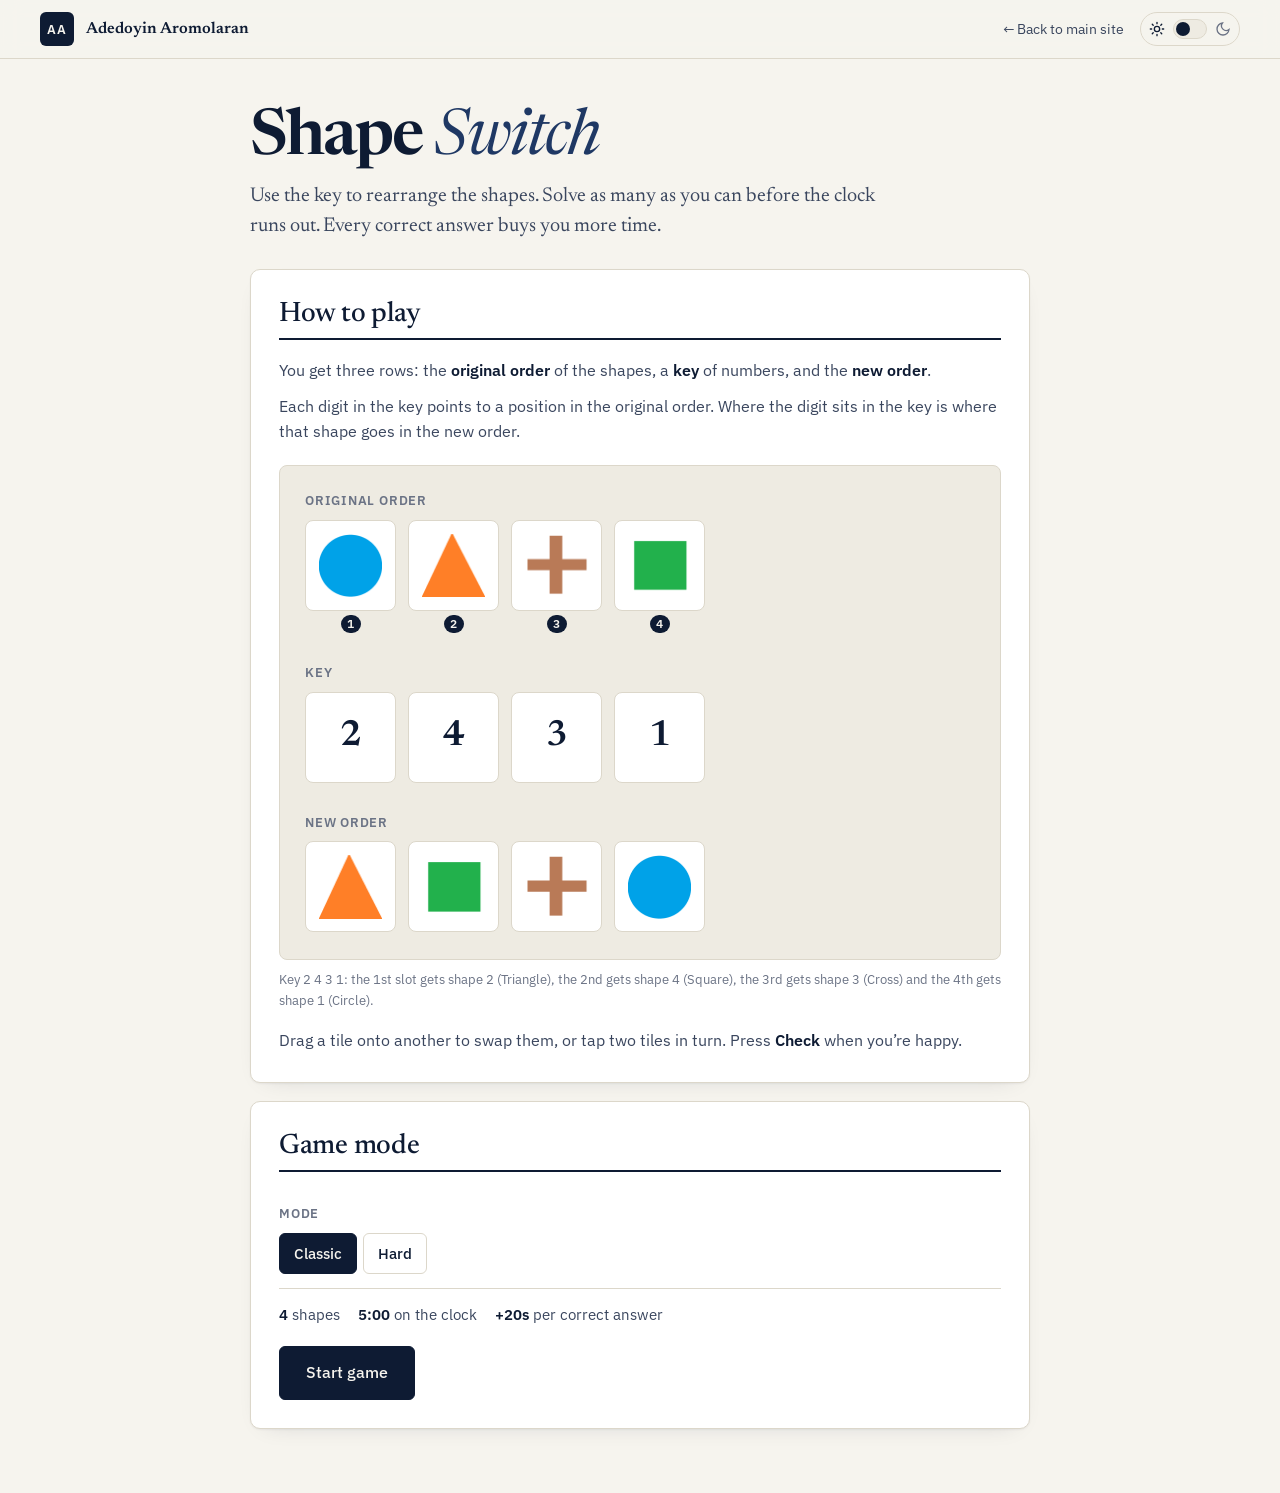
==== shapeswitchgame/index.html @ 2af20929 "Add Shape Switch minigame at /shapeswitchgame Co-Authored-By: Claude Opus 5.5 <noreply@anthropic.com" ====
<!doctype html>
<html lang="en-GB" data-theme="light">
<head>
  <meta charset="utf-8">
  <meta name="viewport" content="width=device-width, initial-scale=1">
  <title>Shape Switch · Adedoyin Aromolaran</title>
  <meta name="description" content="Shape Switch: a quick logic game. Use the key to rearrange the shapes before the clock runs out.">
  <meta name="author" content="Adedoyin Aromolaran">
  <link rel="canonical" href="https://adedoyinaromolaran.com/shapeswitchgame/">
  <meta name="theme-color" content="#F6F4EE">
  <link rel="icon" href="../favicon.svg" type="image/svg+xml">
  <link rel="preconnect" href="https://fonts.googleapis.com">
  <link rel="preconnect" href="https://fonts.gstatic.com" crossorigin>
  <link href="https://fonts.googleapis.com/css2?family=Newsreader:ital,opsz,wght@0,6..72,400..700;1,6..72,400..600&family=IBM+Plex+Sans:wght@400;500;600&display=swap" rel="stylesheet">
  <script>
    // Same theme setting as the main site: light by default, dark only if switched on.
    try { if (localStorage.getItem('theme') === 'dark') document.documentElement.dataset.theme = 'dark'; } catch (e) {}
  </script>
  <style>
    :root {
      --bg: #F6F4EE; --bg-2: #EEEBE2; --card: #FFFFFF; --ink: #0E1B33; --ink-2: #3A465E; --muted: #6B7385;
      --rule: #DCD7CA; --rule-strong: #0E1B33; --accent: #1F3864; --accent-bg: #E6EBF4;
      --green: #0B6B43; --green-bg: #E4F0E9; --red: #A3262A; --red-bg: #F7E4E3;
      --shadow: 0 1px 2px rgba(14,27,51,.05), 0 8px 24px -16px rgba(14,27,51,.2);
      --serif: "Newsreader", Georgia, "Times New Roman", serif;
      --sans: "IBM Plex Sans", system-ui, -apple-system, "Segoe UI", sans-serif;
      --gutter: clamp(16px, 4vw, 40px);
      color-scheme: light;
    }
    :root[data-theme="dark"] {
      --bg: #0B0F16; --bg-2: #131A25; --card: #10161F; --ink: #ECEFF4; --ink-2: #C1C8D4; --muted: #8A93A4;
      --rule: #232C3B; --rule-strong: #4A5670; --accent: #9DB7E6; --accent-bg: rgba(157,183,230,.12);
      --green: #4CC28A; --green-bg: rgba(76,194,138,.12); --red: #F08A84; --red-bg: rgba(240,138,132,.12);
      --shadow: 0 0 0 1px #1B2330, 0 14px 32px -22px rgba(0,0,0,.9);
      color-scheme: dark;
    }
    *, *::before, *::after { box-sizing: border-box; }
    html { -webkit-text-size-adjust: 100%; }
    body {
      margin: 0; min-height: 100vh; background: var(--bg); color: var(--ink);
      font: 400 16px/1.6 var(--sans); -webkit-font-smoothing: antialiased; overflow-x: hidden;
      transition: background .3s ease, color .3s ease;
    }
    img { display: block; max-width: 100%; }
    p { margin: 0; }
    button { font: inherit; color: inherit; }
    [hidden] { display: none !important; }
    :focus-visible { outline: 2px solid var(--accent); outline-offset: 3px; border-radius: 4px; }

    /* top bar (matches the main site) */
    .topbar {
      position: sticky; top: 0; z-index: 20; display: flex; align-items: center; gap: 16px;
      padding: 12px var(--gutter); border-bottom: 1px solid var(--rule);
      background: color-mix(in srgb, var(--bg) 90%, transparent);
      backdrop-filter: blur(10px); -webkit-backdrop-filter: blur(10px);
    }
    .mark { display: inline-flex; align-items: center; gap: 12px; text-decoration: none; color: inherit; }
    .mark-box { display: grid; place-items: center; width: 34px; height: 34px; border-radius: 6px; background: var(--ink); color: var(--bg); font: 600 13px/1 var(--sans); letter-spacing: .04em; }
    .mark-name { font: 600 16px/1 var(--serif); }
    .back { margin-left: auto; font-size: 14px; color: var(--ink-2); text-decoration: none; }
    .back:hover { color: var(--ink); text-decoration: underline; text-underline-offset: 3px; }
    .mode { display: inline-flex; align-items: center; gap: 8px; padding: 6px 8px; background: none; border: 1px solid var(--rule); border-radius: 999px; cursor: pointer; color: var(--muted); }
    .mode:hover { border-color: var(--ink-2); }
    .mode svg { width: 16px; height: 16px; fill: none; stroke: currentColor; stroke-width: 2; stroke-linecap: round; }
    .mode .track { position: relative; width: 34px; height: 20px; border-radius: 999px; background: var(--bg-2); border: 1px solid var(--rule); }
    .mode .thumb { position: absolute; top: 2px; left: 2px; width: 14px; height: 14px; border-radius: 50%; background: var(--ink); transition: transform .25s ease; }
    .mode[aria-checked="true"] .thumb { transform: translateX(14px); }
    .mode[aria-checked="false"] .i-sun, .mode[aria-checked="true"] .i-moon { color: var(--ink); }

    main { max-width: 860px; margin: 0 auto; padding: clamp(24px, 5vw, 48px) var(--gutter) 64px; }
    h1 { font: 600 clamp(40px, 7vw, 64px)/1 var(--serif); letter-spacing: -.03em; margin: 0 0 10px; }
    h1 span { font-style: italic; font-weight: 400; color: var(--accent); }
    h2 { font: 500 clamp(22px, 3vw, 28px)/1.15 var(--serif); letter-spacing: -.01em; margin: 0; }
    .lede { font: 400 clamp(17px, 2vw, 20px)/1.5 var(--serif); color: var(--ink-2); max-width: 640px; margin-bottom: 28px; }

    .card { background: var(--card); border: 1px solid var(--rule); border-radius: 10px; box-shadow: var(--shadow); padding: clamp(18px, 3.5vw, 28px); }
    .card + .card { margin-top: 18px; }
    .card-head { border-bottom: 2px solid var(--rule-strong); padding-bottom: 8px; margin-bottom: 18px; }

    /* how to play */
    .rules { display: grid; gap: 10px; color: var(--ink-2); margin-bottom: 20px; }
    .rules strong { color: var(--ink); font-weight: 600; }
    .example { background: var(--bg-2); border: 1px solid var(--rule); border-radius: 8px; padding: 14px; }
    .example-cap { font-size: 13px; color: var(--muted); margin-top: 10px; }

    /* settings */
    .setting { display: grid; gap: 8px; padding: 14px 0; border-bottom: 1px solid var(--rule); }
    .setting:last-of-type { border-bottom: 0; }
    .setting-label { font-size: 13px; font-weight: 600; letter-spacing: .06em; text-transform: uppercase; color: var(--muted); }
    .seg { display: flex; flex-wrap: wrap; gap: 6px; }
    .seg button {
      padding: 8px 14px; border-radius: 6px; border: 1px solid var(--rule); background: var(--card);
      cursor: pointer; font-size: 14.5px; font-weight: 500; transition: border-color .15s, background .15s;
    }
    .seg button:hover { border-color: var(--ink-2); }
    .seg button[aria-pressed="true"] { background: var(--ink); border-color: var(--ink); color: var(--bg); }
    .seg-note { font-size: 14px; color: var(--ink-2); }
    .facts { display: flex; flex-wrap: wrap; gap: 8px 18px; font-size: 14.5px; color: var(--ink-2); padding-top: 14px; }
    .facts b { color: var(--ink); font-weight: 600; font-variant-numeric: tabular-nums; }

    .actions { display: flex; flex-wrap: wrap; gap: 10px; margin-top: 20px; align-items: center; }
    .btn {
      display: inline-flex; align-items: center; justify-content: center; gap: 8px; padding: 11px 18px; border-radius: 6px;
      border: 1px solid var(--rule); background: var(--card); cursor: pointer; text-decoration: none;
      font-weight: 500; font-size: 15px; transition: border-color .15s, box-shadow .15s, transform .1s;
    }
    .btn:hover { border-color: var(--ink-2); box-shadow: var(--shadow); }
    .btn:active { transform: translateY(1px); }
    .btn.primary { background: var(--ink); border-color: var(--ink); color: var(--bg); }
    .btn.big { padding: 13px 26px; font-size: 16px; }
    .best-note { font-size: 14px; color: var(--muted); }

    /* HUD */
    .hud { display: flex; align-items: center; gap: 12px 20px; flex-wrap: wrap; margin-bottom: 16px; }
    .clock { font: 600 clamp(34px, 6vw, 46px)/1 var(--serif); font-variant-numeric: tabular-nums; letter-spacing: -.02em; position: relative; min-width: 3.4ch; }
    .clock.low { color: var(--red); }
    .gain {
      position: absolute; left: 0; bottom: 100%; margin-bottom: 4px; font: 600 15px/1 var(--sans); color: var(--green);
      white-space: nowrap; pointer-events: none; animation: rise 1.1s ease-out forwards;
    }
    @keyframes rise { from { opacity: 0; transform: translateY(8px); } 15% { opacity: 1; } to { opacity: 0; transform: translateY(-18px); } }
    .stat { display: grid; line-height: 1.2; }
    .stat span { font-size: 12px; font-weight: 600; letter-spacing: .08em; text-transform: uppercase; color: var(--muted); }
    .stat b { font-size: 20px; font-weight: 600; font-variant-numeric: tabular-nums; }
    .hud-btns { margin-left: auto; display: flex; gap: 8px; }
    .hud-btns .btn { padding: 8px 12px; font-size: 14px; }

    /* board */
    .board { position: relative; }
    .task { font-size: 15px; color: var(--ink-2); margin-bottom: 16px; }
    #rows { margin-inline: -11.5px; }
    .task strong { color: var(--ink); }
    .row { padding: 10px 10px 12px; border: 1.5px dashed transparent; border-radius: 10px; }
    .row + .row { margin-top: 6px; }
    .row-label { display: flex; align-items: baseline; gap: 8px; flex-wrap: wrap; font-size: 13px; font-weight: 600; letter-spacing: .06em; text-transform: uppercase; color: var(--muted); margin-bottom: 8px; }
    .row-label em { font-style: normal; font-weight: 500; letter-spacing: 0; text-transform: none; color: var(--accent); }
    .row.answer { border-color: var(--accent); background: var(--accent-bg); }
    .row.answer .row-label { color: var(--accent); }
    .tiles { display: grid; grid-template-columns: repeat(var(--n, 4), minmax(0, 1fr)); gap: clamp(6px, 1.6vw, 12px); max-width: calc(var(--n, 4) * 100px); }
    .tile {
      position: relative; aspect-ratio: 1; display: grid; place-items: center; border-radius: 8px;
      border: 1px solid var(--rule); background: var(--card); padding: 14%; user-select: none; -webkit-user-select: none;
      -webkit-tap-highlight-color: transparent;
    }
    .tile img { width: 100%; height: 100%; object-fit: contain; pointer-events: none; -webkit-user-drag: none; }
    .tile.num { font: 600 clamp(22px, 5vw, 36px)/1 var(--serif); font-variant-numeric: tabular-nums; padding: 0; }
    .tile .pos {
      position: absolute; left: 50%; top: calc(100% + 5px); transform: translateX(-50%); min-width: 20px; height: 18px; padding: 0 5px;
      border-radius: 999px; background: var(--ink); color: var(--bg); font: 600 11.5px/18px var(--sans); text-align: center;
    }
    .row.has-pos { padding-bottom: 34px; }
    button.tile { cursor: grab; touch-action: none; transition: transform .12s ease, border-color .12s, box-shadow .12s; }
    button.tile:hover { border-color: var(--ink-2); }
    button.tile[aria-pressed="true"] { border: 2px solid var(--accent); box-shadow: 0 0 0 3px color-mix(in srgb, var(--accent) 25%, transparent); transform: translateY(-3px); }
    button.tile.lifting { opacity: .35; }
    button.tile.over { border: 2px dashed var(--accent); transform: scale(1.04); }
    button.tile.pop { animation: pop .22s ease; }
    @keyframes pop { 50% { transform: scale(1.08); } }
    .ghost { position: fixed; z-index: 50; pointer-events: none; margin: 0; box-shadow: 0 12px 28px -8px rgba(14,27,51,.45); transform: rotate(-3deg) scale(1.06); cursor: grabbing; }

    .check-row { display: flex; align-items: center; gap: 14px; flex-wrap: wrap; margin-top: 18px; }
    .msg { font-size: 15px; font-weight: 500; min-height: 1.6em; }
    .msg.ok { color: var(--green); }
    .msg.bad { color: var(--red); }
    .kbd-hint { font-size: 13px; color: var(--muted); margin-left: auto; }

    .board.correct .row.answer { border-color: var(--green); background: var(--green-bg); }
    .board.wrong .row.answer .tiles { animation: shake .38s ease; }
    @keyframes shake { 20%, 60% { transform: translateX(-6px); } 40%, 80% { transform: translateX(6px); } }

    .pause-cover { position: absolute; inset: 0; z-index: 5; display: grid; place-items: center; text-align: center; background: var(--card); border-radius: 10px; }
    .pause-cover h2 { margin-bottom: 14px; }

    /* results */
    .result { text-align: center; }
    .result h2 { margin-bottom: 6px; }
    .score-big { font: 600 clamp(72px, 16vw, 120px)/1 var(--serif); letter-spacing: -.04em; font-variant-numeric: tabular-nums; margin: 14px 0 4px; }
    .score-cap { color: var(--muted); font-size: 14px; }
    .new-best { display: inline-block; margin-top: 12px; padding: 4px 12px; border-radius: 999px; background: var(--green-bg); color: var(--green); font-weight: 600; font-size: 14px; }
    .result .actions { justify-content: center; }

    @media (max-width: 560px) {
      .mark-name { display: none; }
      .kbd-hint { display: none; }
      .hud-btns { margin-left: 0; width: 100%; }
      .hud-btns .btn { flex: 1; }
    }
    @media (prefers-reduced-motion: reduce) {
      *, *::before, *::after { animation-duration: .01ms !important; transition-duration: .01ms !important; }
    }
  </style>
</head>
<body>
  <header class="topbar">
    <a class="mark" href="../" aria-label="Adedoyin Aromolaran, home">
      <span class="mark-box">AA</span>
      <span class="mark-name">Adedoyin Aromolaran</span>
    </a>
    <a class="back" href="../">← Back to main site</a>
    <button class="mode" id="theme" type="button" role="switch" aria-checked="false" aria-label="Dark mode">
      <svg class="i-sun" viewBox="0 0 24 24" aria-hidden="true"><circle cx="12" cy="12" r="4"/><path d="M12 2v2M12 20v2M4.9 4.9l1.4 1.4M17.7 17.7l1.4 1.4M2 12h2M20 12h2M4.9 19.1l1.4-1.4M17.7 6.3l1.4-1.4"/></svg>
      <span class="track"><span class="thumb"></span></span>
      <svg class="i-moon" viewBox="0 0 24 24" aria-hidden="true"><path d="M21 12.8A9 9 0 1 1 11.2 3a7 7 0 0 0 9.8 9.8Z"/></svg>
    </button>
  </header>

  <main>
    <!-- MENU -->
    <section id="menu">
      <h1>Shape <span>Switch</span></h1>
      <p class="lede">Use the key to rearrange the shapes. Solve as many as you can before the clock runs out. Every correct answer buys you more time.</p>

      <div class="card">
        <div class="card-head"><h2>How to play</h2></div>
        <div class="rules">
          <p>You get three rows: the <strong>original order</strong> of the shapes, a <strong>key</strong> of numbers, and the <strong>new order</strong>.</p>
          <p>Each digit in the key points to a position in the original order. Where the digit sits in the key is where that shape goes in the new order.</p>
        </div>
        <div class="example" id="example" aria-label="Worked example"></div>
        <p class="example-cap">Key 2 4 3 1: the 1st slot gets shape 2 (Triangle), the 2nd gets shape 4 (Square), the 3rd gets shape 3 (Cross) and the 4th gets shape 1 (Circle).</p>
        <div class="rules" style="margin:16px 0 0">
          <p>Drag a tile onto another to swap them, or tap two tiles in turn. Press <strong>Check</strong> when you’re happy.</p>
        </div>
      </div>

      <div class="card">
        <div class="card-head"><h2>Game mode</h2></div>
        <div class="setting">
          <span class="setting-label" id="lbl-mode">Mode</span>
          <div class="seg" role="group" aria-labelledby="lbl-mode" data-setting="mode">
            <button type="button" data-value="classic">Classic</button>
            <button type="button" data-value="hard">Hard</button>
          </div>
        </div>
        <div id="hard-settings">
          <div class="setting">
            <span class="setting-label" id="lbl-n">Number of shapes</span>
            <div class="seg" role="group" aria-labelledby="lbl-n" data-setting="n">
              <button type="button" data-value="4">4</button>
              <button type="button" data-value="5">5</button>
              <button type="button" data-value="6">6</button>
              <button type="button" data-value="7">7</button>
            </div>
          </div>
          <div class="setting">
            <span class="setting-label" id="lbl-hide">Hidden row (the one you work out)</span>
            <div class="seg" role="group" aria-labelledby="lbl-hide" data-setting="hide">
              <button type="button" data-value="answer">New order</button>
              <button type="button" data-value="original">Original order</button>
              <button type="button" data-value="key">Key</button>
              <button type="button" data-value="random">Random each round</button>
            </div>
            <p class="seg-note" id="hide-note"></p>
          </div>
        </div>
        <div class="facts" id="facts"></div>
        <div class="actions">
          <button class="btn primary big" id="start" type="button">Start game</button>
          <span class="best-note" id="menu-best"></span>
        </div>
      </div>
    </section>

    <!-- PLAY -->
    <section id="play" hidden>
      <div class="hud">
        <div class="clock" id="clock" role="timer" aria-live="off">5:00</div>
        <div class="stat"><span>Solved</span><b id="score">0</b></div>
        <div class="stat"><span>Mode</span><b id="mode-label" style="font-size:15px;font-weight:500">Classic</b></div>
        <div class="hud-btns">
          <button class="btn" id="pause" type="button">Pause</button>
          <button class="btn" id="end" type="button">End game</button>
        </div>
      </div>
      <div class="card board" id="board">
        <p class="task" id="task"></p>
        <div id="rows"></div>
        <div class="check-row">
          <button class="btn primary big" id="check" type="button">Check</button>
          <span class="msg" id="msg" role="status" aria-live="polite"></span>
          <span class="kbd-hint">Enter to check</span>
        </div>
        <div class="pause-cover" id="pause-cover" hidden>
          <div><h2>Paused</h2><button class="btn primary big" id="resume" type="button">Resume</button></div>
        </div>
      </div>
    </section>

    <!-- RESULTS -->
    <section id="over" hidden>
      <div class="card result">
        <h2 id="over-title">Time’s up</h2>
        <p class="score-cap" id="over-mode"></p>
        <div class="score-big" id="over-score">0</div>
        <p class="score-cap" id="over-cap">puzzles solved</p>
        <span class="new-best" id="over-newbest" hidden>New best</span>
        <p class="score-cap" id="over-best" style="margin-top:10px"></p>
        <div class="actions">
          <button class="btn primary big" id="again" type="button">Play again</button>
          <button class="btn big" id="settings" type="button">Change settings</button>
        </div>
      </div>
    </section>
  </main>

  <script>
  (function () {
    'use strict';

    // ---------- theme switch (shared with the main site) ----------
    var root = document.documentElement, themeBtn = document.getElementById('theme');
    function syncTheme() {
      var d = root.dataset.theme === 'dark';
      themeBtn.setAttribute('aria-checked', d ? 'true' : 'false');
      var meta = document.querySelector('meta[name="theme-color"]');
      if (meta) meta.content = d ? '#0A0E14' : '#F6F4EE';
    }
    themeBtn.addEventListener('click', function () {
      var next = root.dataset.theme === 'dark' ? 'light' : 'dark';
      root.dataset.theme = next;
      try { localStorage.setItem('theme', next); } catch (e) {}
      syncTheme();
    });
    syncTheme();

    // ---------- data ----------
    var SHAPES = ['Circle', 'Triangle', 'Cross', 'Square', 'Star', 'Heart', 'Pentagon'];
    SHAPES.forEach(function (s) { var i = new Image(); i.src = 'assets/' + s + '.png'; });

    var ROW_NAMES = { original: 'Original order', key: 'Key', answer: 'New order' };
    var HIDE_NOTES = {
      answer: 'You get the original order and the key. Arrange the new order.',
      original: 'You get the key and the new order. Work backwards to the original order.',
      key: 'You get the original order and the new order. Work out the key.',
      random: 'A different row is hidden each round.'
    };
    var TASKS = {
      answer: 'Use the key to arrange the <strong>new order</strong>.',
      original: 'Work backwards: arrange the <strong>original order</strong> that produces this new order.',
      key: 'Arrange the <strong>key</strong> that turns the original order into the new order.'
    };

    var cfg = { mode: 'classic', n: 4, hide: 'answer' };
    try {
      var saved = JSON.parse(localStorage.getItem('ssg-settings') || 'null');
      if (saved && (saved.mode === 'classic' || saved.mode === 'hard')) {
        cfg.mode = saved.mode;
        if ([4, 5, 6, 7].indexOf(+saved.n) > -1) cfg.n = +saved.n;
        if (HIDE_NOTES[saved.hide]) cfg.hide = saved.hide;
      }
    } catch (e) {}

    function rules() {
      if (cfg.mode === 'classic') return { n: 4, hide: 'answer', start: 300, gain: 20, label: 'Classic' };
      var hideLabel = cfg.hide === 'random' ? 'random row' : ROW_NAMES[cfg.hide].toLowerCase();
      return { n: cfg.n, hide: cfg.hide, start: 360, gain: 20 + 7 * (cfg.n - 4), label: 'Hard · ' + cfg.n + ' shapes · ' + hideLabel };
    }
    function bestKey() { return cfg.mode === 'classic' ? 'classic' : 'hard-' + cfg.n + '-' + cfg.hide; }
    function loadBests() { try { return JSON.parse(localStorage.getItem('ssg-best') || '{}') || {}; } catch (e) { return {}; } }
    function saveBest(k, v) { var b = loadBests(); b[k] = v; try { localStorage.setItem('ssg-best', JSON.stringify(b)); } catch (e) {} }

    // ---------- helpers ----------
    function $(id) { return document.getElementById(id); }
    function shuffle(a) { a = a.slice(); for (var i = a.length - 1; i > 0; i--) { var j = Math.floor(Math.random() * (i + 1)); var t = a[i]; a[i] = a[j]; a[j] = t; } return a; }
    function same(a, b) { if (a.length !== b.length) return false; for (var i = 0; i < a.length; i++) if (a[i] !== b[i]) return false; return true; }
    function range(n) { var r = []; for (var i = 1; i <= n; i++) r.push(i); return r; }
    function fmt(ms) { var s = Math.max(0, Math.ceil(ms / 1000)); return Math.floor(s / 60) + ':' + ('0' + (s % 60)).slice(-2); }
    function shuffledNot(a) { if (a.length < 2) return a.slice(); var s; do { s = shuffle(a); } while (same(s, a)); return s; }

    // ---------- tiles ----------
    function tileEl(kind, value, opts) {
      opts = opts || {};
      var el = document.createElement(opts.interactive ? 'button' : 'div');
      el.className = 'tile ' + (kind === 'num' ? 'num' : 'shape');
      if (opts.interactive) { el.type = 'button'; el.setAttribute('aria-pressed', 'false'); }
      var label;
      if (kind === 'num') { el.textContent = value; label = 'Number ' + value; }
      else {
        var img = document.createElement('img'); img.src = 'assets/' + value + '.png'; img.alt = ''; img.draggable = false;
        el.appendChild(img); label = value;
      }
      if (opts.pos) {
        var p = document.createElement('span'); p.className = 'pos'; p.textContent = opts.pos; p.setAttribute('aria-hidden', 'true');
        el.appendChild(p); label += ', position ' + opts.pos;
      }
      if (opts.interactive) label += '. Slot ' + (opts.index + 1) + '. Select to swap.';
      el.setAttribute('aria-label', label);
      if (!opts.interactive) el.setAttribute('role', 'img');
      return el;
    }
    function rowEl(name, kind, values, opts) {
      opts = opts || {};
      var row = document.createElement('div');
      row.className = 'row' + (opts.interactive ? ' answer' : '') + (name === 'original' ? ' has-pos' : '');
      var lab = document.createElement('div'); lab.className = 'row-label';
      lab.textContent = ROW_NAMES[name];
      if (opts.interactive) { var em = document.createElement('em'); em.textContent = 'your answer: drag or tap two to swap'; lab.appendChild(em); }
      row.appendChild(lab);
      var tiles = document.createElement('div'); tiles.className = 'tiles'; tiles.style.setProperty('--n', values.length);
      values.forEach(function (v, i) {
        var t = tileEl(kind, v, { pos: name === 'original' ? i + 1 : null, interactive: opts.interactive, index: i });
        if (opts.interactive) t.dataset.i = i;
        tiles.appendChild(t);
      });
      row.appendChild(tiles);
      return row;
    }

    // worked example on the menu
    (function () {
      var ex = $('example');
      ex.appendChild(rowEl('original', 'shape', ['Circle', 'Triangle', 'Cross', 'Square']));
      ex.appendChild(rowEl('key', 'num', [2, 4, 3, 1]));
      ex.appendChild(rowEl('answer', 'shape', ['Triangle', 'Square', 'Cross', 'Circle']));
    })();

    // ---------- menu ----------
    function renderMenu() {
      document.querySelectorAll('.seg').forEach(function (seg) {
        var key = seg.dataset.setting;
        seg.querySelectorAll('button').forEach(function (b) {
          b.setAttribute('aria-pressed', String(b.dataset.value) === String(cfg[key]) ? 'true' : 'false');
        });
      });
      $('hard-settings').hidden = cfg.mode !== 'hard';
      $('hide-note').textContent = HIDE_NOTES[cfg.hide];
      var r = rules();
      $('facts').innerHTML = '<span><b>' + r.n + '</b> shapes</span><span><b>' + fmt(r.start * 1000) + '</b> on the clock</span><span><b>+' + r.gain + 's</b> per correct answer</span>';
      var best = loadBests()[bestKey()];
      $('menu-best').textContent = best ? 'Your best with these settings: ' + best : '';
      try { localStorage.setItem('ssg-settings', JSON.stringify(cfg)); } catch (e) {}
    }
    document.querySelectorAll('.seg').forEach(function (seg) {
      seg.addEventListener('click', function (e) {
        var b = e.target.closest('button'); if (!b) return;
        var key = seg.dataset.setting;
        cfg[key] = key === 'n' ? +b.dataset.value : b.dataset.value;
        renderMenu();
      });
    });
    renderMenu();

    // ---------- game state ----------
    var g = null, tickTimer = null;

    function show(id) { ['menu', 'play', 'over'].forEach(function (s) { $(s).hidden = s !== id; }); window.scrollTo(0, 0); }

    function newPuzzle() {
      var r = g.rules;
      var original = shuffle(SHAPES).slice(0, r.n);
      var ident = range(r.n), key;
      do { key = shuffle(ident); } while (same(key, ident));      // never the trivial key 1 2 3 4
      var answer = key.map(function (d) { return original[d - 1]; });
      var hide = r.hide === 'random' ? ['answer', 'original', 'key'][Math.floor(Math.random() * 3)] : r.hide;
      var solution = { original: original, key: key, answer: answer }[hide];
      g.p = { original: original, key: key, answer: answer, hide: hide, solution: solution, work: shuffledNot(solution) };
      g.sel = null; g.locked = false;
      $('msg').textContent = ''; $('msg').className = 'msg';
      $('board').classList.remove('correct', 'wrong');
      renderBoard();
    }

    function renderBoard(popIdx) {
      var p = g.p, rows = $('rows');
      $('task').innerHTML = TASKS[p.hide];
      rows.innerHTML = '';
      ['original', 'key', 'answer'].forEach(function (name) {
        var kind = name === 'key' ? 'num' : 'shape';
        var isWork = name === p.hide;
        rows.appendChild(rowEl(name, kind, isWork ? p.work : p[name], { interactive: isWork }));
      });
      var tiles = rows.querySelectorAll('button.tile');
      tiles.forEach(function (t) {
        var i = +t.dataset.i;
        if (g.sel === i) t.setAttribute('aria-pressed', 'true');
        if (popIdx && popIdx.indexOf(i) > -1) t.classList.add('pop');
      });
    }

    function swap(a, b, refocus) {
      if (a === b) return;
      var w = g.p.work, t = w[a]; w[a] = w[b]; w[b] = t;
      g.sel = null;
      $('msg').textContent = ''; $('msg').className = 'msg';
      $('board').classList.remove('wrong');
      renderBoard([a, b]);
      if (refocus != null) { var el = document.querySelector('button.tile[data-i="' + refocus + '"]'); if (el) el.focus(); }
    }

    function start() {
      var r = rules();
      g = { rules: r, score: 0, remaining: r.start * 1000, deadline: 0, running: false, paused: false };
      $('score').textContent = '0';
      $('mode-label').textContent = r.label;
      $('pause').textContent = 'Pause';
      $('pause-cover').hidden = true;
      show('play');
      newPuzzle();
      run();
    }
    function run() {
      g.deadline = performance.now() + g.remaining; g.running = true; g.paused = false;
      clearInterval(tickTimer); tickTimer = setInterval(tick, 100); tick();
    }
    function tick() {
      if (!g || !g.running) return;
      g.remaining = g.deadline - performance.now();
      var c = $('clock');
      var txt = fmt(g.remaining);
      if (c.firstChild && c.firstChild.nodeType === 3) c.firstChild.nodeValue = txt; else c.insertBefore(document.createTextNode(txt), c.firstChild);
      c.classList.toggle('low', g.remaining <= 30000);
      if (g.remaining <= 0) finish(true);
    }
    function pause() {
      if (!g || !g.running) return;
      tick(); g.running = false; g.paused = true; clearInterval(tickTimer);
      $('pause-cover').hidden = false; $('pause').textContent = 'Resume';
      $('resume').focus();
    }
    function resume() {
      if (!g || !g.paused) return;
      $('pause-cover').hidden = true; $('pause').textContent = 'Pause';
      run();
    }
    function addTime(sec) {
      g.deadline += sec * 1000; tick();
      var tag = document.createElement('span'); tag.className = 'gain'; tag.textContent = '+' + sec + 's';
      $('clock').appendChild(tag);
      setTimeout(function () { tag.remove(); }, 1200);
    }
    function check() {
      if (!g || !g.running || g.locked) return;
      if (same(g.p.work, g.p.solution)) {
        g.locked = true; g.score++;
        $('score').textContent = g.score;
        addTime(g.rules.gain);
        $('msg').textContent = 'Correct!'; $('msg').className = 'msg ok';
        $('board').classList.add('correct');
        setTimeout(function () { if (g && g.running) newPuzzle(); else if (g && g.paused) g.pendingNew = true; }, 650);
      } else {
        var b = $('board'); b.classList.remove('wrong'); void b.offsetWidth; b.classList.add('wrong');
        $('msg').textContent = 'Not quite. Keep going.'; $('msg').className = 'msg bad';
      }
    }
    function finish(timeUp) {
      if (!g) return;
      g.running = false; g.paused = false; clearInterval(tickTimer);
      endDrag();
      var k = bestKey(), prev = loadBests()[k] || 0, isNew = g.score > prev;
      if (isNew) saveBest(k, g.score);
      $('over-title').textContent = timeUp ? 'Time’s up' : 'Game over';
      $('over-mode').textContent = g.rules.label;
      $('over-score').textContent = g.score;
      $('over-cap').textContent = g.score === 1 ? 'puzzle solved' : 'puzzles solved';
      $('over-newbest').hidden = !(isNew && g.score > 0);
      $('over-best').textContent = 'Best with these settings: ' + Math.max(prev, g.score);
      show('over');
      $('again').focus();
    }

    $('start').addEventListener('click', start);
    $('again').addEventListener('click', start);
    $('settings').addEventListener('click', function () { renderMenu(); show('menu'); });
    $('check').addEventListener('click', check);
    $('pause').addEventListener('click', function () { if (g && g.paused) { resume(); if (g.pendingNew) { g.pendingNew = false; newPuzzle(); } } else pause(); });
    $('resume').addEventListener('click', function () { resume(); if (g && g.pendingNew) { g.pendingNew = false; newPuzzle(); } });
    $('end').addEventListener('click', function () { finish(false); });
    document.addEventListener('visibilitychange', function () { if (document.hidden) pause(); });
    document.addEventListener('keydown', function (e) {
      if ($('play').hidden || !g) return;
      // Enter always checks (tiles are selected with a click, tap or Space), except on other buttons.
      var ae = document.activeElement;
      if (e.key === 'Enter' && !(ae && ae.closest('button') && !ae.classList.contains('tile'))) { e.preventDefault(); check(); }
      if (e.key === 'Escape') { if (g.sel != null) { g.sel = null; renderBoard(); } }
    });

    // ---------- tap / click to swap (also keyboard) ----------
    var suppressClick = false;
    $('rows').addEventListener('click', function (e) {
      var t = e.target.closest('button.tile'); if (!t || !g || !g.running || g.locked) return;
      if (suppressClick) { suppressClick = false; return; }
      var i = +t.dataset.i;
      if (g.sel == null) { g.sel = i; t.setAttribute('aria-pressed', 'true'); }
      else if (g.sel === i) { g.sel = null; t.setAttribute('aria-pressed', 'false'); }
      else swap(g.sel, i, e.detail === 0 ? i : null);
    });

    // ---------- drag to swap (mouse + touch) ----------
    var drag = null;
    $('rows').addEventListener('pointerdown', function (e) {
      var t = e.target.closest('button.tile'); if (!t || !g || !g.running || g.locked) return;
      if (e.pointerType === 'mouse' && e.button !== 0) return;
      drag = { el: t, i: +t.dataset.i, x: e.clientX, y: e.clientY, id: e.pointerId, active: false, ghost: null, over: null };
      try { t.setPointerCapture(e.pointerId); } catch (err) {}
    });
    document.addEventListener('pointermove', function (e) {
      if (!drag || e.pointerId !== drag.id) return;
      var dx = e.clientX - drag.x, dy = e.clientY - drag.y;
      if (!drag.active) {
        if (dx * dx + dy * dy < 64) return;
        drag.active = true;
        var r = drag.el.getBoundingClientRect();
        drag.offX = drag.x - r.left; drag.offY = drag.y - r.top;
        var gh = drag.el.cloneNode(true); gh.classList.add('ghost'); gh.removeAttribute('aria-pressed'); gh.setAttribute('aria-hidden', 'true');
        gh.style.width = r.width + 'px'; gh.style.height = r.height + 'px';
        document.body.appendChild(gh); drag.ghost = gh;
        drag.el.classList.add('lifting');
        if (g.sel != null) { g.sel = null; document.querySelectorAll('button.tile[aria-pressed="true"]').forEach(function (b) { b.setAttribute('aria-pressed', 'false'); }); }
      }
      e.preventDefault();
      drag.ghost.style.left = (e.clientX - drag.offX) + 'px';
      drag.ghost.style.top = (e.clientY - drag.offY) + 'px';
      var under = document.elementFromPoint(e.clientX, e.clientY);
      var target = under && under.closest ? under.closest('#rows button.tile') : null;
      if (target === drag.el) target = null;
      if (drag.over && drag.over !== target) drag.over.classList.remove('over');
      if (target) target.classList.add('over');
      drag.over = target;
    }, { passive: false });
    function endDrag(e) {
      if (!drag) return;
      if (e && e.pointerId !== drag.id) return;
      var d = drag; drag = null;
      if (d.ghost) d.ghost.remove();
      d.el.classList.remove('lifting');
      if (d.over) d.over.classList.remove('over');
      if (d.active) {
        suppressClick = true;
        setTimeout(function () { suppressClick = false; }, 0);
        if (d.over && e && e.type === 'pointerup' && g && g.running && !g.locked) swap(d.i, +d.over.dataset.i);
      }
    }
    document.addEventListener('pointerup', endDrag);
    document.addEventListener('pointercancel', endDrag);
  })();
  </script>
</body>
</html>
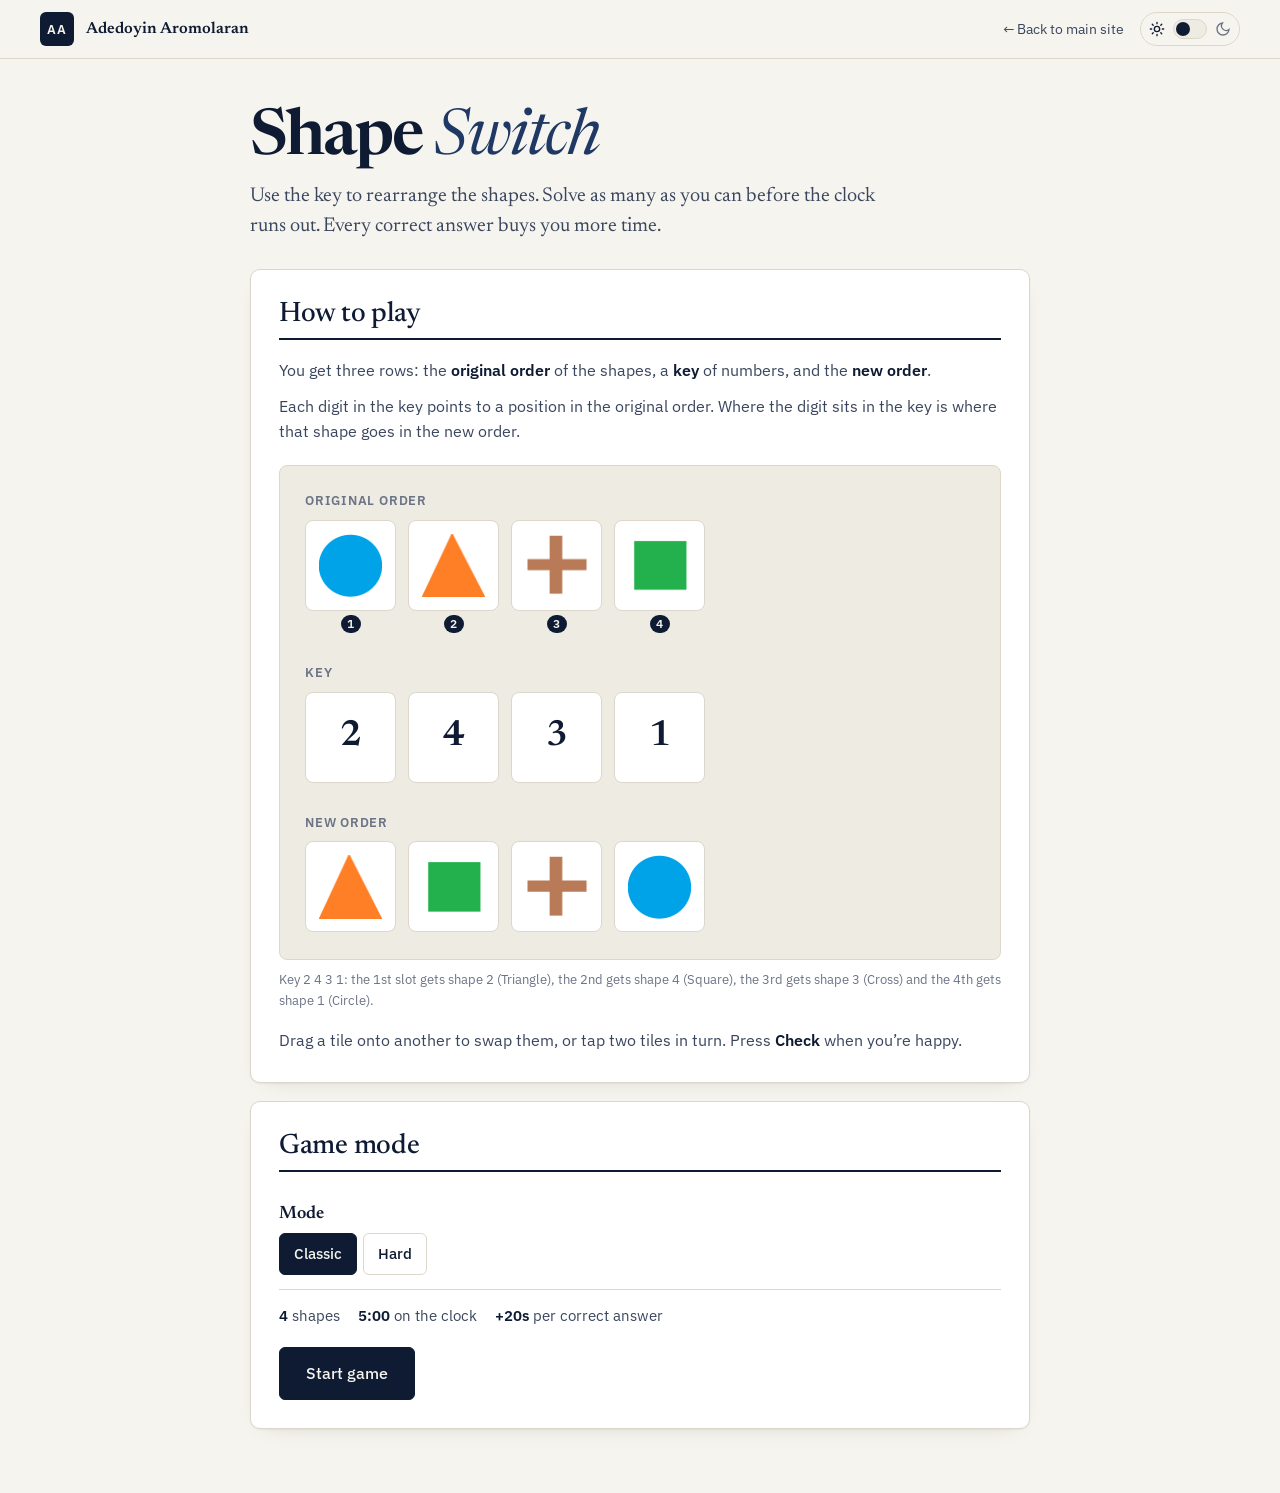
==== commit 1b37f84c: "Shape Switch tweaks: no pause, fix drag ghost, board out of card, simpler settings; add game link to" ====
--- a/shapeswitchgame/index.html
+++ b/shapeswitchgame/index.html
@@ -86,7 +86,7 @@
     /* settings */
     .setting { display: grid; gap: 8px; padding: 14px 0; border-bottom: 1px solid var(--rule); }
     .setting:last-of-type { border-bottom: 0; }
-    .setting-label { font-size: 13px; font-weight: 600; letter-spacing: .06em; text-transform: uppercase; color: var(--muted); }
+    .setting-label { font: 600 18px/1.2 var(--serif); letter-spacing: -.005em; color: var(--ink); }
     .seg { display: flex; flex-wrap: wrap; gap: 6px; }
     .seg button {
       padding: 8px 14px; border-radius: 6px; border: 1px solid var(--rule); background: var(--card);
@@ -94,7 +94,6 @@
     }
     .seg button:hover { border-color: var(--ink-2); }
     .seg button[aria-pressed="true"] { background: var(--ink); border-color: var(--ink); color: var(--bg); }
-    .seg-note { font-size: 14px; color: var(--ink-2); }
     .facts { display: flex; flex-wrap: wrap; gap: 8px 18px; font-size: 14.5px; color: var(--ink-2); padding-top: 14px; }
     .facts b { color: var(--ink); font-weight: 600; font-variant-numeric: tabular-nums; }
 
@@ -126,9 +125,10 @@
     .hud-btns .btn { padding: 8px 12px; font-size: 14px; }
 
     /* board */
-    .board { position: relative; }
+    .board { position: relative; padding-top: 4px; }
     .task { font-size: 15px; color: var(--ink-2); margin-bottom: 16px; }
     #rows { margin-inline: -11.5px; }
+    @media (max-width: 560px) { #rows { margin-inline: 0; } }
     .task strong { color: var(--ink); }
     .row { padding: 10px 10px 12px; border: 1.5px dashed transparent; border-radius: 10px; }
     .row + .row { margin-top: 6px; }
@@ -156,7 +156,8 @@
     button.tile.over { border: 2px dashed var(--accent); transform: scale(1.04); }
     button.tile.pop { animation: pop .22s ease; }
     @keyframes pop { 50% { transform: scale(1.08); } }
-    .ghost { position: fixed; z-index: 50; pointer-events: none; margin: 0; box-shadow: 0 12px 28px -8px rgba(14,27,51,.45); transform: rotate(-3deg) scale(1.06); cursor: grabbing; }
+    .ghost { position: fixed; z-index: 50; pointer-events: none; border-radius: 8px; box-shadow: 0 12px 28px -8px rgba(14,27,51,.45); transform: rotate(-3deg) scale(1.06); }
+    .ghost .tile { width: 100%; height: 100%; }
 
     .check-row { display: flex; align-items: center; gap: 14px; flex-wrap: wrap; margin-top: 18px; }
     .msg { font-size: 15px; font-weight: 500; min-height: 1.6em; }
@@ -167,9 +168,6 @@
     .board.correct .row.answer { border-color: var(--green); background: var(--green-bg); }
     .board.wrong .row.answer .tiles { animation: shake .38s ease; }
     @keyframes shake { 20%, 60% { transform: translateX(-6px); } 40%, 80% { transform: translateX(6px); } }
-
-    .pause-cover { position: absolute; inset: 0; z-index: 5; display: grid; place-items: center; text-align: center; background: var(--card); border-radius: 10px; }
-    .pause-cover h2 { margin-bottom: 14px; }
 
     /* results */
     .result { text-align: center; }
@@ -243,14 +241,13 @@
             </div>
           </div>
           <div class="setting">
-            <span class="setting-label" id="lbl-hide">Hidden row (the one you work out)</span>
+            <span class="setting-label" id="lbl-hide">Hidden row</span>
             <div class="seg" role="group" aria-labelledby="lbl-hide" data-setting="hide">
               <button type="button" data-value="answer">New order</button>
               <button type="button" data-value="original">Original order</button>
               <button type="button" data-value="key">Key</button>
               <button type="button" data-value="random">Random each round</button>
             </div>
-            <p class="seg-note" id="hide-note"></p>
           </div>
         </div>
         <div class="facts" id="facts"></div>
@@ -268,20 +265,16 @@
         <div class="stat"><span>Solved</span><b id="score">0</b></div>
         <div class="stat"><span>Mode</span><b id="mode-label" style="font-size:15px;font-weight:500">Classic</b></div>
         <div class="hud-btns">
-          <button class="btn" id="pause" type="button">Pause</button>
           <button class="btn" id="end" type="button">End game</button>
         </div>
       </div>
-      <div class="card board" id="board">
+      <div class="board" id="board">
         <p class="task" id="task"></p>
         <div id="rows"></div>
         <div class="check-row">
           <button class="btn primary big" id="check" type="button">Check</button>
           <span class="msg" id="msg" role="status" aria-live="polite"></span>
           <span class="kbd-hint">Enter to check</span>
-        </div>
-        <div class="pause-cover" id="pause-cover" hidden>
-          <div><h2>Paused</h2><button class="btn primary big" id="resume" type="button">Resume</button></div>
         </div>
       </div>
     </section>
@@ -423,7 +416,6 @@
         });
       });
       $('hard-settings').hidden = cfg.mode !== 'hard';
-      $('hide-note').textContent = HIDE_NOTES[cfg.hide];
       var r = rules();
       $('facts').innerHTML = '<span><b>' + r.n + '</b> shapes</span><span><b>' + fmt(r.start * 1000) + '</b> on the clock</span><span><b>+' + r.gain + 's</b> per correct answer</span>';
       var best = loadBests()[bestKey()];
@@ -489,17 +481,15 @@
 
     function start() {
       var r = rules();
-      g = { rules: r, score: 0, remaining: r.start * 1000, deadline: 0, running: false, paused: false };
+      g = { rules: r, score: 0, remaining: r.start * 1000, deadline: 0, running: false };
       $('score').textContent = '0';
       $('mode-label').textContent = r.label;
-      $('pause').textContent = 'Pause';
-      $('pause-cover').hidden = true;
       show('play');
       newPuzzle();
       run();
     }
     function run() {
-      g.deadline = performance.now() + g.remaining; g.running = true; g.paused = false;
+      g.deadline = performance.now() + g.remaining; g.running = true;
       clearInterval(tickTimer); tickTimer = setInterval(tick, 100); tick();
     }
     function tick() {
@@ -511,17 +501,6 @@
       c.classList.toggle('low', g.remaining <= 30000);
       if (g.remaining <= 0) finish(true);
     }
-    function pause() {
-      if (!g || !g.running) return;
-      tick(); g.running = false; g.paused = true; clearInterval(tickTimer);
-      $('pause-cover').hidden = false; $('pause').textContent = 'Resume';
-      $('resume').focus();
-    }
-    function resume() {
-      if (!g || !g.paused) return;
-      $('pause-cover').hidden = true; $('pause').textContent = 'Pause';
-      run();
-    }
     function addTime(sec) {
       g.deadline += sec * 1000; tick();
       var tag = document.createElement('span'); tag.className = 'gain'; tag.textContent = '+' + sec + 's';
@@ -536,7 +515,7 @@
         addTime(g.rules.gain);
         $('msg').textContent = 'Correct!'; $('msg').className = 'msg ok';
         $('board').classList.add('correct');
-        setTimeout(function () { if (g && g.running) newPuzzle(); else if (g && g.paused) g.pendingNew = true; }, 650);
+        setTimeout(function () { if (g && g.running) newPuzzle(); }, 650);
       } else {
         var b = $('board'); b.classList.remove('wrong'); void b.offsetWidth; b.classList.add('wrong');
         $('msg').textContent = 'Not quite. Keep going.'; $('msg').className = 'msg bad';
@@ -544,7 +523,7 @@
     }
     function finish(timeUp) {
       if (!g) return;
-      g.running = false; g.paused = false; clearInterval(tickTimer);
+      g.running = false; clearInterval(tickTimer);
       endDrag();
       var k = bestKey(), prev = loadBests()[k] || 0, isNew = g.score > prev;
       if (isNew) saveBest(k, g.score);
@@ -562,10 +541,7 @@
     $('again').addEventListener('click', start);
     $('settings').addEventListener('click', function () { renderMenu(); show('menu'); });
     $('check').addEventListener('click', check);
-    $('pause').addEventListener('click', function () { if (g && g.paused) { resume(); if (g.pendingNew) { g.pendingNew = false; newPuzzle(); } } else pause(); });
-    $('resume').addEventListener('click', function () { resume(); if (g && g.pendingNew) { g.pendingNew = false; newPuzzle(); } });
     $('end').addEventListener('click', function () { finish(false); });
-    document.addEventListener('visibilitychange', function () { if (document.hidden) pause(); });
     document.addEventListener('keydown', function (e) {
       if ($('play').hidden || !g) return;
       // Enter always checks (tiles are selected with a click, tap or Space), except on other buttons.
@@ -601,8 +577,10 @@
         drag.active = true;
         var r = drag.el.getBoundingClientRect();
         drag.offX = drag.x - r.left; drag.offY = drag.y - r.top;
-        var gh = drag.el.cloneNode(true); gh.classList.add('ghost'); gh.removeAttribute('aria-pressed'); gh.setAttribute('aria-hidden', 'true');
+        var gh = document.createElement('div'); gh.className = 'ghost'; gh.setAttribute('aria-hidden', 'true');
         gh.style.width = r.width + 'px'; gh.style.height = r.height + 'px';
+        var copy = drag.el.cloneNode(true); copy.removeAttribute('aria-pressed'); copy.removeAttribute('data-i'); copy.tabIndex = -1;
+        gh.appendChild(copy);
         document.body.appendChild(gh); drag.ghost = gh;
         drag.el.classList.add('lifting');
         if (g.sel != null) { g.sel = null; document.querySelectorAll('button.tile[aria-pressed="true"]').forEach(function (b) { b.setAttribute('aria-pressed', 'false'); }); }
